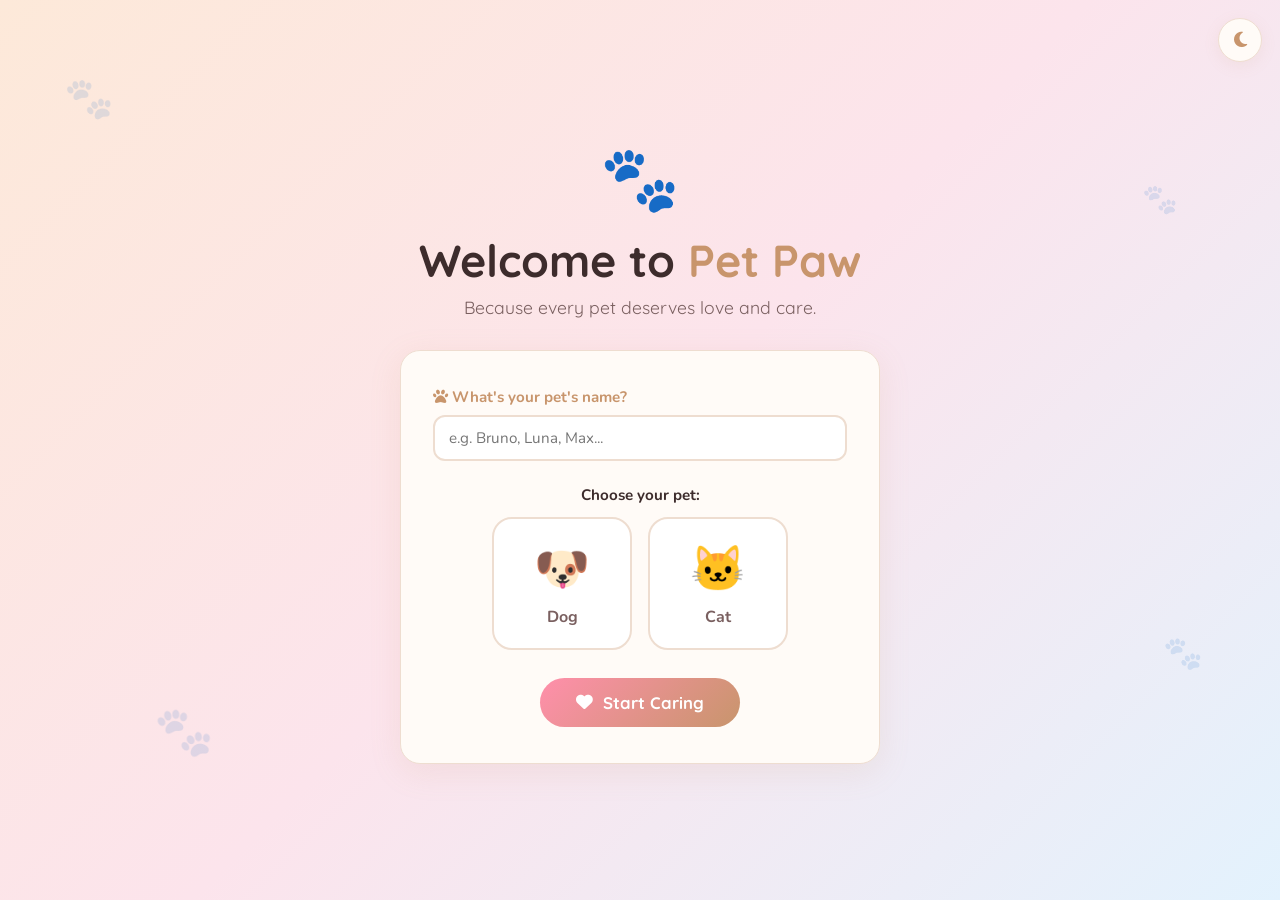
==== pet_paw_Project/index.html @ 819c4a87 "sample.html logo path changed" ====
<!DOCTYPE html>
<html lang="en">
<head>
  <meta charset="UTF-8" />
  <meta name="viewport" content="width=device-width, initial-scale=1.0"/>
  <title>Pet Paw 🐾 — Welcome</title>
  <link rel="stylesheet" href="style.css" />
  <link href="https://fonts.googleapis.com/css2?family=Nunito:wght@400;600;700;800;900&family=Quicksand:wght@400;500;600;700&display=swap" rel="stylesheet"/>
  <link rel="stylesheet" href="https://cdnjs.cloudflare.com/ajax/libs/font-awesome/6.5.0/css/all.min.css"/>
</head>
<body class="welcome-page">

  <!-- Floating paw prints -->
  <div class="paw-float paw-1">🐾</div>
  <div class="paw-float paw-2">🐾</div>
  <div class="paw-float paw-3">🐾</div>
  <div class="paw-float paw-4">🐾</div>
  <div class="paw-float paw-5">🐾</div>

  <!-- Dark mode toggle -->
  <button class="dark-toggle" id="darkToggle" title="Toggle Dark Mode">
    <i class="fas fa-moon"></i>
  </button>

  <!-- Hero Section -->
  <div class="welcome-overlay">
    <div class="welcome-content fade-in">
      <div class="logo-badge">🐾</div>
      <h1 class="welcome-title">Welcome to <span>Pet Paw</span></h1>
      <p class="welcome-tagline">Because every pet deserves love and care.</p>

      <div class="welcome-card">
        <div class="input-group">
          <label for="petName"><i class="fas fa-paw"></i> What's your pet's name?</label>
          <input type="text" id="petName" placeholder="e.g. Bruno, Luna, Max..." maxlength="30"/>
        </div>

        <div class="pet-type-group">
          <p class="type-label">Choose your pet:</p>
          <div class="pet-cards">
            <div class="pet-card" id="dogCard" onclick="selectPet('dog')">
              <div class="pet-emoji">🐶</div>
              <span>Dog</span>
            </div>
            <div class="pet-card" id="catCard" onclick="selectPet('cat')">
              <div class="pet-emoji">🐱</div>
              <span>Cat</span>
            </div>
          </div>
        </div>

        <button class="glow-btn" onclick="startCaring()">
          <i class="fas fa-heart"></i> Start Caring
        </button>
      </div>
    </div>
  </div>

  <script src="script.js"></script>
  <script>
    let selectedPet = '';
    function selectPet(type) {
      selectedPet = type;
      document.querySelectorAll('.pet-card').forEach(c => c.classList.remove('selected'));
      document.getElementById(type + 'Card').classList.add('selected');
    }
    function startCaring() {
      const name = document.getElementById('petName').value.trim();
      if (!name) { alert('Please enter your pet\'s name! 🐾'); return; }
      if (!selectedPet) { alert('Please choose Dog or Cat! 🐾'); return; }
      localStorage.setItem('petName', name);
      localStorage.setItem('petType', selectedPet);
      window.location.href = 'profile.html';
    }
  </script>
</body>
</html>
---- pet_paw_Project/style.css ----
/* =====================================================
   PET PAW — MAIN STYLESHEET
   Fonts: Nunito + Quicksand | Pastel & Modern Theme
   ===================================================== */

:root {
  --cream: #FFF8F0;
  --brown: #C8956C;
  --brown-dark: #A0714F;
  --pink: #FFB5C8;
  --pink-dark: #FF8FAB;
  --sky: #A8D8EA;
  --sky-dark: #78BDD4;
  --white: #FFFFFF;
  --light-gray: #F3F3F3;
  --text: #3D2C2C;
  --text-light: #7A6060;
  --card-bg: #FFFBF7;
  --border: #EEDDD0;
  --shadow: 0 8px 32px rgba(200,149,108,0.13);
  --shadow-sm: 0 4px 16px rgba(200,149,108,0.10);
  --radius: 20px;
  --radius-sm: 12px;
  --sidebar-w: 260px;
  --transition: 0.3s ease;
}

/* DARK MODE */
body.dark {
  --cream: #1A1218;
  --card-bg: #231A20;
  --white: #2A1F26;
  --light-gray: #2D2230;
  --text: #F5E6D8;
  --text-light: #C4A898;
  --border: #3D2E38;
  --shadow: 0 8px 32px rgba(0,0,0,0.35);
}

* { margin:0; padding:0; box-sizing:border-box; }

body {
  font-family: 'Nunito', sans-serif;
  background: var(--cream);
  color: var(--text);
  min-height: 100vh;
  transition: background var(--transition), color var(--transition);
}

h1,h2,h3,h4 { font-family: 'Quicksand', sans-serif; font-weight: 700; }

a { text-decoration: none; color: inherit; }

/* ---- DARK TOGGLE ---- */
.dark-toggle {
  position: fixed; top: 18px; right: 18px; z-index: 999;
  background: var(--card-bg); border: 1.5px solid var(--border);
  border-radius: 50%; width: 44px; height: 44px;
  cursor: pointer; font-size: 1.1rem; color: var(--brown);
  box-shadow: var(--shadow-sm); transition: all var(--transition);
  display: flex; align-items: center; justify-content: center;
}
.dark-toggle:hover { background: var(--brown); color: white; transform: rotate(20deg); }
.dark-toggle.inline { position: relative; top: auto; right: auto; }

/* ---- ANIMATIONS ---- */
@keyframes fadeUp { from { opacity:0; transform:translateY(30px); } to { opacity:1; transform:translateY(0); } }
@keyframes floatPaw { 0%,100% { transform: translateY(0) rotate(0deg); } 50% { transform: translateY(-18px) rotate(15deg); } }
@keyframes glow { 0%,100% { box-shadow: 0 0 18px var(--pink); } 50% { box-shadow: 0 0 36px var(--pink-dark), 0 0 60px var(--sky); } }
@keyframes popIn { 0% { transform:scale(0.8); opacity:0; } 100% { transform:scale(1); opacity:1; } }
@keyframes celebrate { 0%,100%{ transform:scale(1); } 50%{ transform:scale(1.04); } }

.fade-in { animation: fadeUp 0.7s ease both; }

/* ---- GLOWING BUTTON ---- */
.glow-btn {
  background: linear-gradient(135deg, var(--pink-dark), var(--brown));
  color: white; border: none; border-radius: 50px;
  padding: 14px 36px; font-size: 1.05rem; font-family: 'Quicksand', sans-serif;
  font-weight: 700; cursor: pointer; display: flex; align-items: center;
  gap: 10px; margin: 0 auto; transition: all var(--transition);
  animation: glow 2.5s ease-in-out infinite;
}
.glow-btn:hover { transform: translateY(-3px) scale(1.04); }
.glow-btn.wide { width: 100%; justify-content: center; }
.glow-btn.sm { padding: 10px 22px; font-size: 0.95rem; margin: 0; white-space: nowrap; }


/* ============================================
   PAGE 1 — WELCOME
   ============================================ */
.welcome-page {
  background: linear-gradient(135deg, #FDE9D9 0%, #FCE4EC 50%, #E3F2FD 100%);
  min-height: 100vh; display: flex; align-items: center; justify-content: center;
  position: relative; overflow: hidden;
}

.paw-float {
  position: fixed; font-size: 2rem; opacity: 0.13; pointer-events: none;
  animation: floatPaw 4s ease-in-out infinite;
  user-select: none;
}
.paw-1 { top:8%; left:5%; animation-delay:0s; font-size:2.5rem; }
.paw-2 { top:20%; right:8%; animation-delay:0.8s; font-size:1.8rem; }
.paw-3 { bottom:15%; left:12%; animation-delay:1.4s; font-size:3rem; }
.paw-4 { bottom:25%; right:6%; animation-delay:0.3s; font-size:2rem; }
.paw-5 { top:50%; left:50%; animation-delay:1.8s; font-size:1.5rem; }

.welcome-overlay {
  width: 100%; min-height: 100vh; display: flex;
  align-items: center; justify-content: center;
  padding: 40px 20px;
}
.welcome-content { text-align: center; max-width: 480px; width: 100%; }

.logo-badge {
  font-size: 4rem; display: inline-block;
  animation: floatPaw 3s ease-in-out infinite;
  margin-bottom: 10px;
}

.welcome-title {
  font-size: 2.8rem; color: var(--text); margin-bottom: 8px; line-height: 1.2;
}
.welcome-title span { color: var(--brown); }

.welcome-tagline {
  color: var(--text-light); font-size: 1.1rem; margin-bottom: 32px;
  font-family: 'Quicksand', sans-serif;
}

.welcome-card {
  background: var(--card-bg); border-radius: var(--radius);
  padding: 36px 32px; box-shadow: var(--shadow);
  border: 1.5px solid var(--border);
  animation: fadeUp 0.8s 0.2s ease both;
}

.input-group { margin-bottom: 24px; text-align: left; }
.input-group label {
  display: block; font-weight: 700; margin-bottom: 8px;
  color: var(--brown); font-size: 0.95rem;
}
.input-group input {
  width: 100%; padding: 13px 18px; border: 2px solid var(--border);
  border-radius: var(--radius-sm); font-family: 'Nunito', sans-serif;
  font-size: 1rem; color: var(--text); background: var(--white);
  transition: border-color var(--transition), box-shadow var(--transition);
  outline: none;
}
.input-group input:focus { border-color: var(--pink-dark); box-shadow: 0 0 0 3px rgba(255,143,171,0.15); }

.type-label { font-weight: 700; color: var(--text); margin-bottom: 12px; font-size: 0.95rem; }
.pet-cards { display: flex; gap: 16px; justify-content: center; margin-bottom: 28px; }

.pet-card {
  flex: 1; max-width: 140px; background: var(--white); border: 2.5px solid var(--border);
  border-radius: var(--radius); padding: 20px 14px; text-align: center;
  cursor: pointer; transition: all var(--transition); font-weight: 700;
  color: var(--text-light);
}
.pet-card:hover { border-color: var(--pink-dark); transform: translateY(-4px); box-shadow: var(--shadow-sm); }
.pet-card.selected { border-color: var(--brown); background: var(--cream); color: var(--brown); transform: translateY(-4px); box-shadow: 0 6px 20px rgba(200,149,108,0.25); }
.pet-emoji { font-size: 2.8rem; margin-bottom: 6px; }


/* ============================================
   PAGE 2 — PROFILE
   ============================================ */
.profile-page {
  background: linear-gradient(135deg, #FDE9D9 0%, #FCE4EC 50%, #E3F2FD 100%);
  min-height: 100vh; display: flex; align-items: center;
  justify-content: center; padding: 40px 20px;
}

.profile-container { width: 100%; max-width: 680px; }

.glass-card {
  background: rgba(255,255,255,0.88);
  backdrop-filter: blur(12px);
  border: 1.5px solid var(--border);
  border-radius: var(--radius); box-shadow: var(--shadow);
  padding: 40px 36px;
}
body.dark .glass-card { background: rgba(35,26,32,0.9); }

/* Progress Steps */
.progress-bar-wrap { margin-bottom: 28px; }
.progress-steps {
  display: flex; align-items: center; gap: 0;
  margin-bottom: 8px; justify-content: center;
}
.step {
  width: 36px; height: 36px; border-radius: 50%;
  background: var(--light-gray); color: var(--text-light);
  font-weight: 800; display: flex; align-items: center; justify-content: center;
  font-size: 0.95rem; border: 2.5px solid var(--border); z-index: 1;
  transition: all var(--transition);
}
.step.done { background: var(--brown); color: white; border-color: var(--brown); }
.step.active { background: var(--pink-dark); color: white; border-color: var(--pink-dark); }
.step-line { height: 3px; width: 80px; background: var(--border); }
.step-line.active { background: var(--pink-dark); }
.progress-label { text-align: center; color: var(--text-light); font-size: 0.88rem; }

.profile-header { text-align: center; margin-bottom: 28px; }
.logo-sm { font-size: 2.5rem; margin-bottom: 6px; }
.profile-header h2 { font-size: 1.6rem; color: var(--text); }
.profile-header p { color: var(--text-light); margin-top: 4px; }

/* Photo Upload */
.photo-upload-area {
  width: 120px; height: 120px; border-radius: 50%;
  border: 3px dashed var(--brown); margin: 0 auto 28px;
  cursor: pointer; overflow: hidden; transition: all var(--transition);
  display: flex; align-items: center; justify-content: center;
  background: var(--light-gray);
}
.photo-upload-area:hover { border-color: var(--pink-dark); transform: scale(1.04); }
.photo-preview {
  display: flex; flex-direction: column; align-items: center;
  color: var(--text-light); font-size: 0.8rem; gap: 4px;
  width: 100%; height: 100%; justify-content: center;
}
.photo-preview i { font-size: 1.8rem; color: var(--brown); }

/* Form Grid */
.form-grid { display: grid; grid-template-columns: 1fr 1fr; gap: 20px; margin-bottom: 28px; }
.form-group { display: flex; flex-direction: column; gap: 8px; }
.form-group.full-width { grid-column: 1 / -1; }

.form-group label {
  font-weight: 700; font-size: 0.92rem; color: var(--brown);
  display: flex; align-items: center; gap: 6px;
}

.radio-group { display: flex; flex-wrap: wrap; gap: 8px; }
.radio-pill {
  display: flex; align-items: center; gap: 6px;
  padding: 7px 14px; border: 2px solid var(--border);
  border-radius: 50px; cursor: pointer; font-size: 0.88rem;
  font-weight: 600; color: var(--text-light);
  transition: all var(--transition); user-select: none;
  background: var(--white);
}
.radio-pill:hover { border-color: var(--pink-dark); color: var(--pink-dark); }
.radio-pill input[type=radio] { accent-color: var(--pink-dark); width: 14px; height: 14px; }
.radio-pill:has(input:checked) { border-color: var(--brown); background: var(--cream); color: var(--brown); }

/* Input/Select shared */
input[type=text], input[type=date], select, textarea {
  width: 100%; padding: 11px 14px; border: 2px solid var(--border);
  border-radius: var(--radius-sm); font-family: 'Nunito', sans-serif;
  font-size: 0.95rem; color: var(--text); background: var(--white);
  transition: border-color var(--transition); outline: none;
}
input[type=text]:focus, input[type=date]:focus, select:focus {
  border-color: var(--pink-dark); box-shadow: 0 0 0 3px rgba(255,143,171,0.12);
}
body.dark input, body.dark select { background: var(--light-gray); color: var(--text); }


/* ============================================
   LAYOUT — SIDEBAR + MAIN
   ============================================ */
.sidebar {
  position: fixed; left: 0; top: 0; bottom: 0;
  width: var(--sidebar-w); background: var(--card-bg);
  border-right: 1.5px solid var(--border); z-index: 100;
  display: flex; flex-direction: column; padding: 28px 0;
  box-shadow: 2px 0 20px rgba(200,149,108,0.08);
  transition: background var(--transition), transform var(--transition);
}

.sidebar-logo {
  font-family: 'Quicksand', sans-serif; font-weight: 800;
  font-size: 1.5rem; color: var(--brown); padding: 0 28px 24px;
  border-bottom: 1.5px solid var(--border); margin-bottom: 16px;
}

.sidebar-nav { list-style: none; flex: 1; }
.sidebar-nav li a {
  display: flex; align-items: center; gap: 12px;
  padding: 13px 28px; color: var(--text-light); font-weight: 600;
  font-size: 0.96rem; transition: all var(--transition);
  border-left: 3px solid transparent;
}
.sidebar-nav li a:hover { color: var(--brown); background: var(--cream); border-left-color: var(--brown); }
.sidebar-nav li a.active { color: var(--brown); background: var(--cream); border-left-color: var(--brown); font-weight: 800; }
.sidebar-nav li a i { width: 18px; text-align: center; }

.sidebar-emergency { padding: 16px 16px 0; }
.emergency-card {
  background: linear-gradient(135deg, #FFE5EC, #FFD6E7);
  border-radius: var(--radius-sm); padding: 16px; border: 1px solid var(--pink);
}
.emergency-card p { font-size: 0.8rem; color: var(--text-light); margin-bottom: 4px; }
.emergency-card strong { color: var(--brown-dark); font-size: 0.95rem; display: block; margin-bottom: 2px; }
.emergency-card small { color: var(--text-light); font-size: 0.78rem; display: block; margin-bottom: 10px; }
.emergency-btn {
  display: flex; align-items: center; gap: 6px; justify-content: center;
  background: var(--pink-dark); color: white; border-radius: 50px;
  padding: 8px 16px; font-size: 0.82rem; font-weight: 700;
  transition: all var(--transition);
}
.emergency-btn:hover { background: var(--brown); transform: scale(1.03); }

.mobile-menu-btn {
  display: none; position: fixed; top: 14px; left: 14px; z-index: 200;
  background: var(--card-bg); border: 1.5px solid var(--border);
  border-radius: 10px; width: 42px; height: 42px;
  cursor: pointer; font-size: 1.1rem; color: var(--brown);
  box-shadow: var(--shadow-sm); align-items: center; justify-content: center;
}

.main-content {
  margin-left: var(--sidebar-w); padding: 28px 36px;
  min-height: 100vh; transition: margin var(--transition);
}

/* Topbar */
.topbar {
  display: flex; align-items: center; justify-content: space-between;
  margin-bottom: 24px; flex-wrap: wrap; gap: 14px;
}
.topbar-left { display: flex; align-items: center; gap: 14px; }
.pet-avatar {
  width: 54px; height: 54px; border-radius: 50%;
  background: var(--cream); border: 3px solid var(--border);
  display: flex; align-items: center; justify-content: center;
  font-size: 1.8rem; overflow: hidden; box-shadow: var(--shadow-sm);
}
.pet-avatar img { width: 100%; height: 100%; object-fit: cover; }
.greeting { font-size: 1.4rem; color: var(--text); }
.topbar-sub { color: var(--text-light); font-size: 0.9rem; }
.topbar-right { display: flex; align-items: center; gap: 12px; }

.nav-pill {
  background: var(--card-bg); border: 1.5px solid var(--border);
  border-radius: 50px; padding: 8px 18px; font-size: 0.88rem;
  font-weight: 700; color: var(--brown); display: flex; align-items: center;
  gap: 6px; transition: all var(--transition);
}
.nav-pill:hover { background: var(--brown); color: white; }

/* Tip Banner */
.tip-banner {
  background: linear-gradient(135deg, #FFF3CD, #FFECB3);
  border: 1.5px solid #FFD54F; border-radius: var(--radius-sm);
  padding: 13px 18px; display: flex; align-items: center; gap: 12px;
  margin-bottom: 28px; color: #7A5A00; font-weight: 600; font-size: 0.93rem;
}
.tip-banner i:first-child { color: #FFC107; font-size: 1.1rem; }
.tip-banner span { flex: 1; }
.tip-banner button {
  background: none; border: none; cursor: pointer; color: #7A5A00;
  font-size: 0.9rem; padding: 4px 8px; border-radius: 6px;
  transition: all var(--transition);
}
.tip-banner button:hover { background: rgba(0,0,0,0.07); transform: rotate(180deg); }

/* Section Titles */
.dash-section { margin-bottom: 40px; }
.section-title {
  font-size: 1.25rem; color: var(--text); margin-bottom: 16px;
  display: flex; align-items: center; gap: 10px;
}
.section-title i { color: var(--brown); }

/* Warning text */
.warning-text {
  background: #FFF8E1; border: 1px solid #FFE082; border-radius: 8px;
  padding: 10px 14px; color: #8a6200; font-size: 0.85rem;
  margin-bottom: 16px; display: flex; align-items: center; gap: 8px;
}


/* ============================================
   CHECKLIST
   ============================================ */
.checklist-card {
  background: var(--card-bg); border-radius: var(--radius);
  border: 1.5px solid var(--border); padding: 28px; box-shadow: var(--shadow-sm);
}
.checklist-progress-wrap { display: flex; align-items: center; gap: 14px; margin-bottom: 20px; }
.checklist-progress-bar {
  flex: 1; height: 10px; background: var(--light-gray);
  border-radius: 99px; overflow: hidden;
}
.checklist-progress-fill {
  height: 100%; background: linear-gradient(90deg, var(--pink-dark), var(--brown));
  border-radius: 99px; width: 0; transition: width 0.5s ease;
}
.progress-pct { font-size: 0.88rem; color: var(--text-light); font-weight: 700; white-space: nowrap; }

.checklist { list-style: none; display: flex; flex-direction: column; gap: 10px; }
.checklist li label {
  display: flex; align-items: center; gap: 12px;
  padding: 13px 16px; background: var(--white); border-radius: var(--radius-sm);
  border: 1.5px solid var(--border); cursor: pointer;
  transition: all var(--transition); font-weight: 600;
}
.checklist li label:hover { border-color: var(--pink-dark); background: var(--cream); }
.checklist li.done label { text-decoration: line-through; color: var(--text-light); background: var(--light-gray); }
.checklist li input[type=checkbox] { width: 20px; height: 20px; accent-color: var(--brown); cursor: pointer; }
.checklist li span { display: flex; align-items: center; gap: 8px; }
.checklist li small { color: var(--text-light); font-size: 0.82rem; font-weight: 400; }

.celebration {
  text-align: center; padding: 16px;
  background: linear-gradient(135deg, #FFD6E7, #E0F7FA);
  border-radius: var(--radius-sm); font-weight: 700; font-size: 1.05rem;
  color: var(--brown-dark); margin-top: 16px;
  animation: celebrate 0.6s ease;
}


/* ============================================
   HEALTHCARE CARDS
   ============================================ */
.health-grid { display: grid; grid-template-columns: repeat(auto-fill, minmax(240px, 1fr)); gap: 20px; }

.health-card {
  background: var(--card-bg); border: 1.5px solid var(--border);
  border-radius: var(--radius); padding: 24px; box-shadow: var(--shadow-sm);
  transition: all var(--transition); position: relative; overflow: hidden;
}
.health-card:hover { transform: translateY(-5px); box-shadow: var(--shadow); border-color: var(--pink); }
.health-icon { font-size: 2.4rem; margin-bottom: 12px; }
.health-card h4 { font-size: 1.05rem; margin-bottom: 8px; color: var(--text); }
.health-card p { color: var(--text-light); font-size: 0.88rem; line-height: 1.6; margin-bottom: 12px; }

.learn-btn {
  background: none; border: 2px solid var(--border); border-radius: 50px;
  padding: 6px 16px; font-size: 0.82rem; font-weight: 700; cursor: pointer;
  color: var(--brown); transition: all var(--transition);
}
.learn-btn:hover { background: var(--brown); color: white; border-color: var(--brown); }

.learn-more {
  display: none; margin-top: 12px; padding-top: 12px;
  border-top: 1.5px solid var(--border);
  animation: fadeUp 0.3s ease;
}
.learn-more p { font-size: 0.85rem; color: var(--text-light); line-height: 1.7; }


/* ============================================
   SYMPTOM CHECKER
   ============================================ */
.symptom-card {
  background: var(--card-bg); border: 1.5px solid var(--border);
  border-radius: var(--radius); padding: 28px; box-shadow: var(--shadow-sm);
}
.symptom-row { display: flex; gap: 20px; flex-wrap: wrap; margin-bottom: 20px; }
.symptom-row .form-group { flex: 1; min-width: 200px; }
.symptom-row select { min-width: 200px; }

.symptom-result { animation: popIn 0.35s ease; }
.result-box {
  border-radius: var(--radius-sm); padding: 18px 22px;
  border-left: 5px solid;
}
.result-box strong { display: block; font-size: 1.1rem; margin-bottom: 8px; }
.result-box p { font-size: 0.9rem; line-height: 1.7; }
.result-box.sev-mild { background: #F1FFF4; border-color: #4CAF50; color: #1B5E20; }
.result-box.sev-moderate { background: #FFF8E1; border-color: #FF9800; color: #7A4000; }
.result-box.sev-emergency { background: #FFF0F0; border-color: #F44336; color: #7A0000; }
.emerg-warn { font-weight: 800; margin-top: 10px; font-size: 1rem; }


/* ============================================
   NEARBY CENTERS
   ============================================ */
.centers-grid { display: grid; grid-template-columns: repeat(auto-fill, minmax(260px, 1fr)); gap: 20px; }

.center-card {
  background: var(--card-bg); border: 1.5px solid var(--border);
  border-radius: var(--radius); padding: 20px; display: flex;
  flex-direction: column; gap: 12px; box-shadow: var(--shadow-sm);
  transition: all var(--transition);
}
.center-card:hover { transform: translateY(-4px); box-shadow: var(--shadow); }
.center-icon { font-size: 2.2rem; }
.center-body { flex: 1; }
.center-body h4 { font-size: 1rem; margin-bottom: 4px; }
.center-rating { font-size: 0.88rem; color: #FF9800; font-weight: 700; margin-bottom: 4px; }
.center-body p { font-size: 0.83rem; color: var(--text-light); margin-bottom: 6px; }
.status-badge { font-size: 0.8rem; font-weight: 700; padding: 3px 10px; border-radius: 99px; }
.status-badge.open { background: #E8F5E9; color: #2E7D32; }
.status-badge.closed { background: #FFEBEE; color: #C62828; }

.center-actions { display: flex; gap: 10px; }
.center-btn {
  flex: 1; padding: 8px 12px; border-radius: 50px; font-size: 0.82rem;
  font-weight: 700; text-align: center; display: flex; align-items: center;
  justify-content: center; gap: 5px; transition: all var(--transition);
}
.map-btn { background: var(--sky); color: #00509D; border: 1.5px solid var(--sky-dark); }
.map-btn:hover { background: var(--sky-dark); }
.call-btn { background: #E8F5E9; color: #2E7D32; border: 1.5px solid #A5D6A7; }
.call-btn:hover { background: #A5D6A7; }


/* ============================================
   VET TRACKER
   ============================================ */
.tracker-add-card { padding: 24px 28px; }
.tracker-form-row {
  display: flex; gap: 16px; align-items: flex-end; flex-wrap: wrap;
}
.tracker-form-row .form-group { flex: 1; min-width: 160px; }

.tracker-table-wrap {
  background: var(--card-bg); border: 1.5px solid var(--border);
  border-radius: var(--radius); overflow: hidden; box-shadow: var(--shadow-sm);
}
.tracker-table { width: 100%; border-collapse: collapse; }
.tracker-table thead th {
  background: var(--cream); color: var(--brown); font-size: 0.88rem;
  font-weight: 800; padding: 14px 18px; text-align: left;
  border-bottom: 1.5px solid var(--border); white-space: nowrap;
}
.tracker-table tbody tr { border-bottom: 1px solid var(--border); transition: background var(--transition); }
.tracker-table tbody tr:hover { background: var(--cream); }
.tracker-table tbody td { padding: 13px 18px; font-size: 0.9rem; color: var(--text); }
.tracker-table tbody tr.completed td { color: var(--text-light); }

.status-pill {
  padding: 4px 12px; border-radius: 99px; font-size: 0.8rem; font-weight: 700;
}
.status-pill.pending { background: #FFF3E0; color: #E65100; }
.status-pill.completed { background: #E8F5E9; color: #2E7D32; }

.mark-done-btn {
  background: linear-gradient(135deg, #A5D6A7, #66BB6A); color: #1B5E20;
  border: none; border-radius: 50px; padding: 6px 14px;
  font-size: 0.8rem; font-weight: 700; cursor: pointer;
  transition: all var(--transition); margin-right: 6px;
  display: inline-flex; align-items: center; gap: 4px;
}
.mark-done-btn:hover { transform: scale(1.05); box-shadow: 0 3px 10px rgba(76,175,80,0.3); }

.del-btn {
  background: #FFEBEE; color: #C62828; border: none;
  border-radius: 50px; padding: 6px 10px; cursor: pointer;
  font-size: 0.8rem; transition: all var(--transition);
}
.del-btn:hover { background: #EF9A9A; transform: scale(1.05); }

.no-records { text-align: center; padding: 28px; color: var(--text-light); }

.summary-cards { display: flex; gap: 20px; flex-wrap: wrap; }
.sum-card {
  flex: 1; min-width: 160px; border-radius: var(--radius-sm);
  padding: 20px 22px; display: flex; align-items: center; gap: 14px;
  font-weight: 700; box-shadow: var(--shadow-sm);
}
.sum-card .sum-icon { font-size: 2rem; }
.sum-card strong { display: block; font-size: 1.8rem; line-height: 1; }
.sum-card span { font-size: 0.85rem; color: var(--text-light); }
.sum-card.blue { background: #E3F2FD; border: 1.5px solid #90CAF9; }
.sum-card.green { background: #E8F5E9; border: 1.5px solid #A5D6A7; }
.sum-card.orange { background: #FFF3E0; border: 1.5px solid #FFCC80; }


/* ============================================
   RESPONSIVE
   ============================================ */
@media (max-width: 768px) {
  .sidebar {
    transform: translateX(-100%);
    width: 260px;
    box-shadow: 4px 0 30px rgba(0,0,0,0.15);
  }
  .sidebar.open { transform: translateX(0); }
  .main-content { margin-left: 0; padding: 20px 18px; }
  .mobile-menu-btn { display: flex; }
  .dark-toggle { right: 70px; }
  .form-grid { grid-template-columns: 1fr; }
  .tracker-form-row { flex-direction: column; }
  .tracker-table-wrap { overflow-x: auto; }
  .topbar { flex-direction: column; align-items: flex-start; }
  .topbar-right { width: 100%; justify-content: flex-end; }
  .health-grid { grid-template-columns: 1fr; }
  .centers-grid { grid-template-columns: 1fr; }
  .summary-cards { flex-direction: column; }
  .glass-card { padding: 24px 18px; }
  .welcome-title { font-size: 2rem; }
  .step-line { width: 50px; }
}

@media (max-width: 480px) {
  .pet-cards { gap: 10px; }
  .welcome-card { padding: 24px 18px; }
}
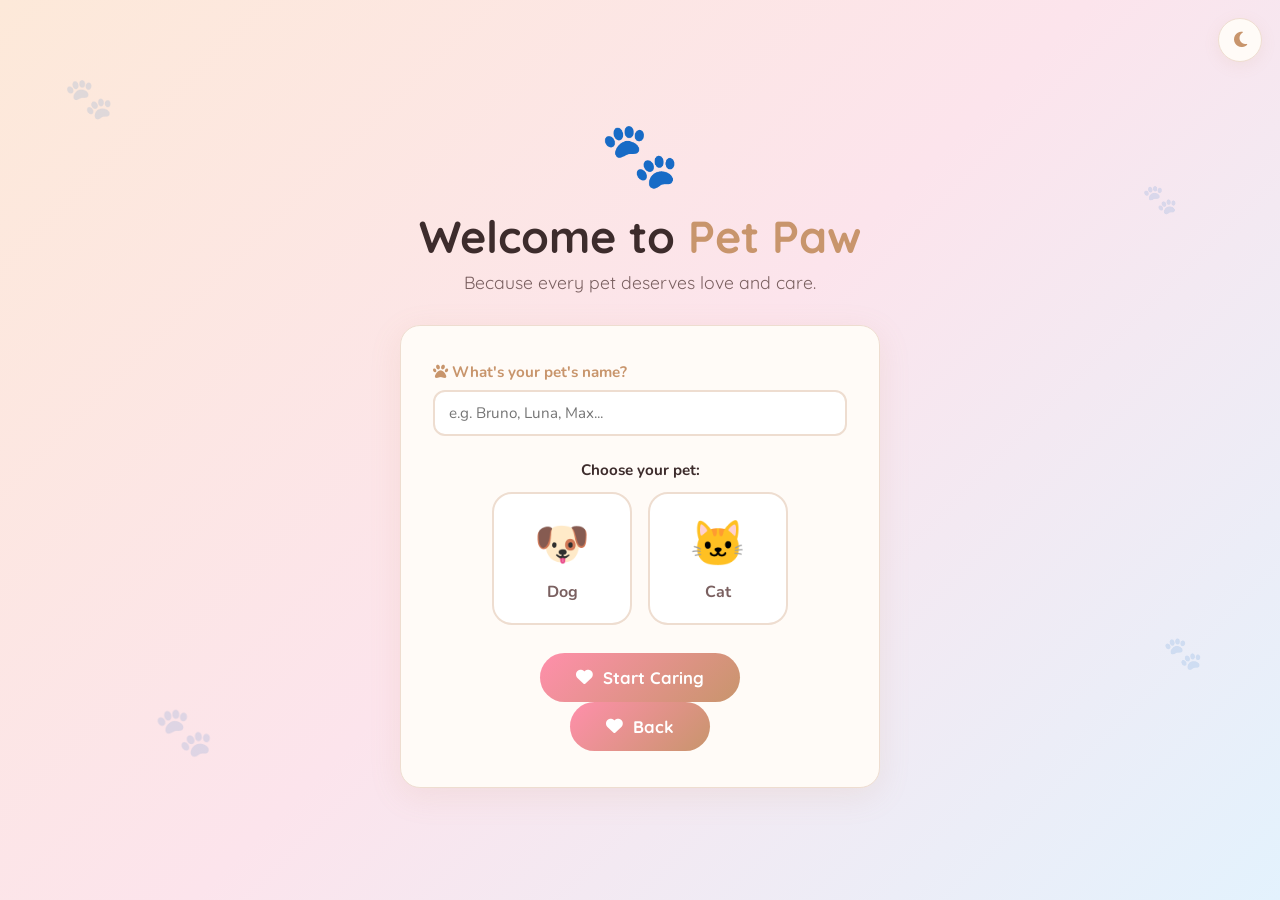
==== commit 222c6c70: "index.html added back button" ====
--- a/pet_paw_Project/index.html
+++ b/pet_paw_Project/index.html
@@ -52,6 +52,9 @@
         <button class="glow-btn" onclick="startCaring()">
           <i class="fas fa-heart"></i> Start Caring
         </button>
+        <button class="glow-btn" onclick="window.location.href='sample.html'">
+          <i class="fas fa-heart"></i> Back
+        </button>
       </div>
     </div>
   </div>
--- a/pet_paw_Project/style.css
+++ b/pet_paw_Project/style.css
@@ -109,7 +109,6 @@
 .welcome-overlay {
   width: 100%; min-height: 100vh; display: flex;
   align-items: center; justify-content: center;
-  padding: 40px 20px;
 }
 .welcome-content { text-align: center; max-width: 480px; width: 100%; }
 
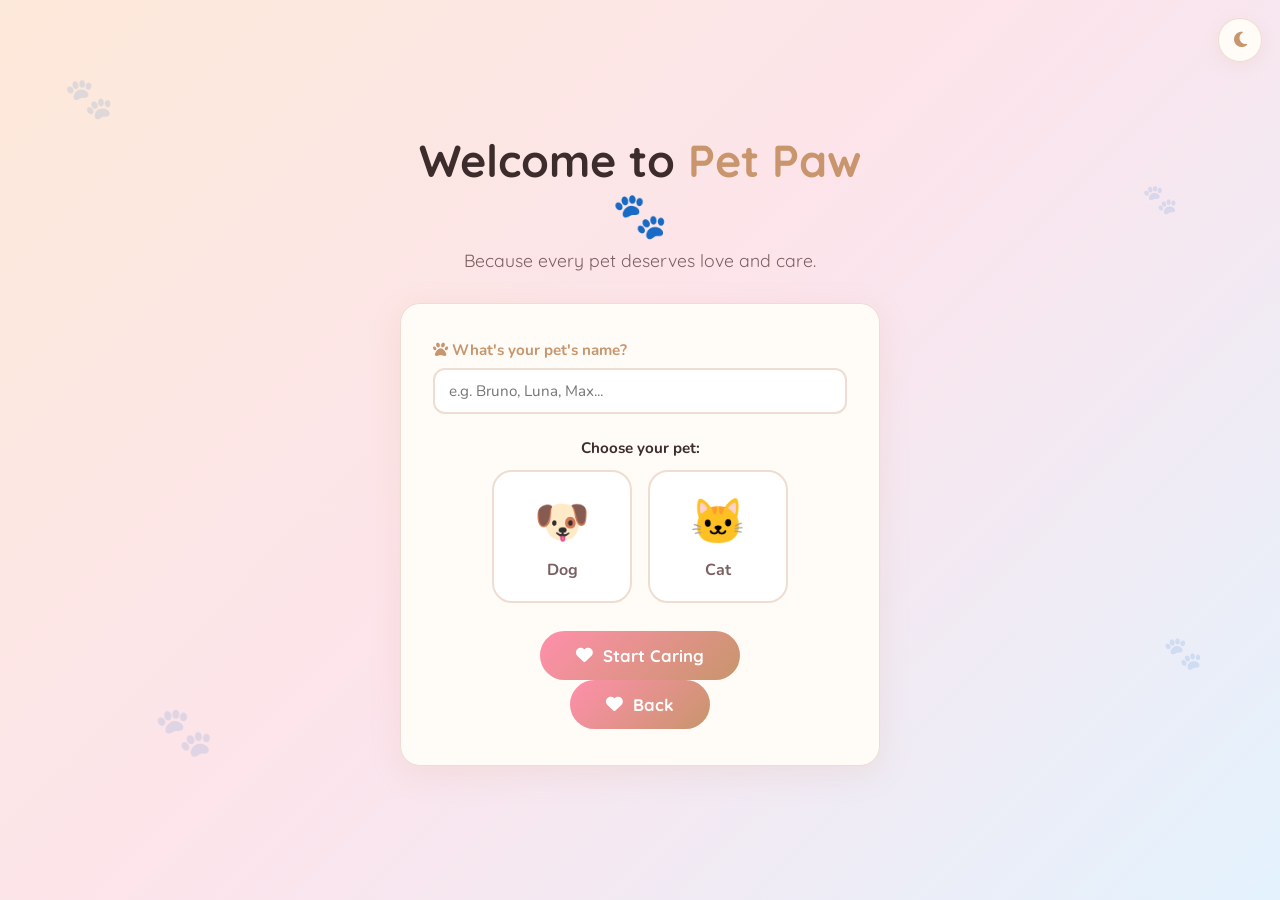
==== commit 3e9cb31d: "in index.html remove one floating paw print" ====
--- a/pet_paw_Project/index.html
+++ b/pet_paw_Project/index.html
@@ -25,8 +25,7 @@
   <!-- Hero Section -->
   <div class="welcome-overlay">
     <div class="welcome-content fade-in">
-      <div class="logo-badge">🐾</div>
-      <h1 class="welcome-title">Welcome to <span>Pet Paw</span></h1>
+      <h1 class="welcome-title">Welcome to <span>Pet Paw🐾</span></h1>
       <p class="welcome-tagline">Because every pet deserves love and care.</p>
 
       <div class="welcome-card">
